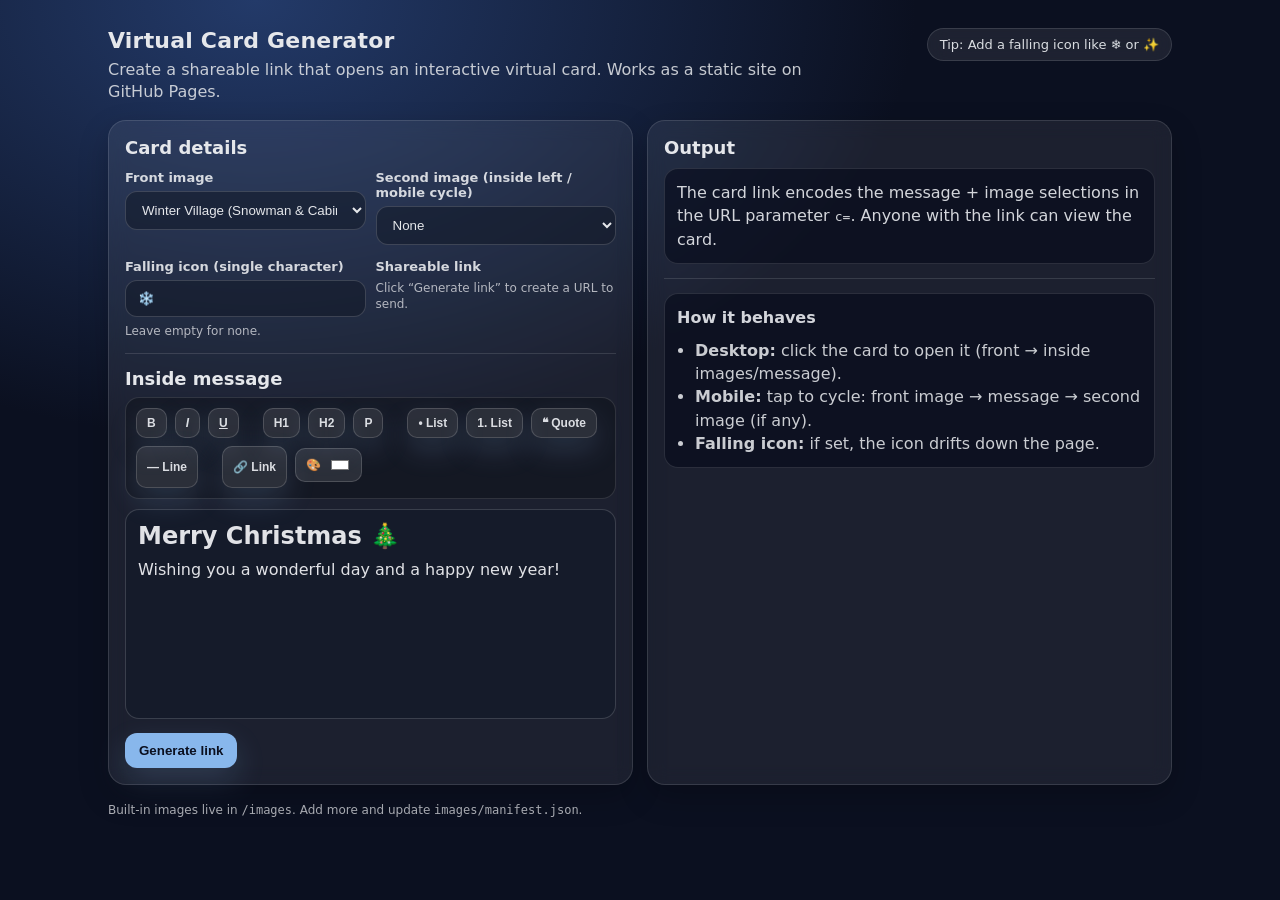
==== index.html @ 892ea49a "v1" ====
<!doctype html>
<html lang="en">
<head>
  <meta charset="utf-8" />
  <meta name="viewport" content="width=device-width, initial-scale=1" />
  <title>Virtual Card Generator</title>
  <link rel="stylesheet" href="assets/styles.css" />
</head>
<body>
  <div class="wrap">
    <div class="header">
      <div class="brand">
        <h1>Virtual Card Generator</h1>
        <p>Create a shareable link that opens an interactive virtual card. Works as a static site on GitHub Pages.</p>
      </div>
      <div class="pill">Tip: Add a falling icon like ❄️ or ✨</div>
    </div>

    <div class="grid">
      <div class="panel card">
        <h2 style="margin:0 0 10px; font-size:18px;">Card details</h2>

        <div class="row cols2">
          <div>
            <label for="frontSelect">Front image</label>
            <select id="frontSelect"></select>
            <div id="frontUrlWrap" class="hidden" style="margin-top:10px;">
              <label for="frontUrl">Front image URL</label>
              <input id="frontUrl" type="url" placeholder="https://example.com/image.jpg" />
              <div class="small">Must be a direct image link (png/jpg/gif/webp/svg).</div>
            </div>
          </div>

          <div>
            <label for="secondSelect">Second image (inside left / mobile cycle)</label>
            <select id="secondSelect"></select>
            <div id="secondUrlWrap" class="hidden" style="margin-top:10px;">
              <label for="secondUrl">Second image URL</label>
              <input id="secondUrl" type="url" placeholder="https://example.com/image.jpg" />
              <div class="small">Optional; must be a direct image link.</div>
            </div>
          </div>
        </div>

        <div class="row cols2" style="margin-top: 2px;">
          <div>
            <label for="iconInput">Falling icon (single character)</label>
            <input id="iconInput" type="text" inputmode="text" maxlength="4" placeholder="❄️" />
            <div class="small">Leave empty for none.</div>
          </div>
          <div>
            <label>Shareable link</label>
            <div class="small">Click “Generate link” to create a URL to send.</div>
          </div>
        </div>

        <hr class="sep" />

        <h2 style="margin:0 0 8px; font-size:18px;">Inside message</h2>
        <div class="toolbar" aria-label="Editor toolbar">
          <button class="toolbtn" id="boldBtn" type="button"><b>B</b></button>
          <button class="toolbtn" id="italicBtn" type="button"><i>I</i></button>
          <button class="toolbtn" id="underlineBtn" type="button"><u>U</u></button>
          <span style="width:8px;"></span>
          <button class="toolbtn" id="h1Btn" type="button">H1</button>
          <button class="toolbtn" id="h2Btn" type="button">H2</button>
          <button class="toolbtn" id="pBtn" type="button">P</button>
          <span style="width:8px;"></span>
          <button class="toolbtn" id="ulBtn" type="button">• List</button>
          <button class="toolbtn" id="olBtn" type="button">1. List</button>
          <button class="toolbtn" id="quoteBtn" type="button">❝ Quote</button>
          <button class="toolbtn" id="hrBtn" type="button">— Line</button>
          <span style="width:8px;"></span>
          <button class="toolbtn" id="linkBtn" type="button">🔗 Link</button>
          <label class="toolbtn" style="display:inline-flex; align-items:center; gap:8px;" title="Text color">
            🎨 <input id="colorInput" type="color" value="#ffffff" />
          </label>
        </div>

        <div id="editor" class="editor" contenteditable="true" aria-label="Message editor"></div>

        <div class="btnrow" style="margin-top: 14px;">
          <button id="generateBtn" type="button">Generate link</button>
        </div>

        <div id="errWrap" class="notice hidden" style="margin-top: 12px;">
          <b>Couldn’t generate</b>
          <div id="errText" style="margin-top:6px;"></div>
        </div>
      </div>

      <div class="panel card">
        <h2 style="margin:0 0 10px; font-size:18px;">Output</h2>
        <div class="notice">
          The card link encodes the message + image selections in the URL parameter <code>c=</code>.
          Anyone with the link can view the card.
        </div>

        <div id="outWrap" class="hidden" style="margin-top: 12px;">
          <div class="small" style="margin: 0 0 6px;">Your link:</div>
          <div class="codebox" id="outUrl" style="user-select: all;"></div>

          <div class="btnrow" style="margin-top: 12px;">
            <button class="secondary" id="copyBtn" type="button">Copy link</button>
            <button class="secondary" id="openBtn" type="button">Open card</button>
          </div>

          <div class="small" style="margin-top: 10px;">
            If you update the site URL (different repo name/domain), just regenerate the link on that site.
          </div>
        </div>

        <hr class="sep" />

        <div class="notice">
          <b>How it behaves</b>
          <ul style="margin:10px 0 0; padding-left: 18px; color: rgba(229,231,235,.88); line-height:1.45;">
            <li><b>Desktop:</b> click the card to open it (front → inside images/message).</li>
            <li><b>Mobile:</b> tap to cycle: front image → message → second image (if any).</li>
            <li><b>Falling icon:</b> if set, the icon drifts down the page.</li>
          </ul>
        </div>
      </div>
    </div>

    <div style="margin-top: 18px; color: rgba(229,231,235,.75); font-size: 12px;">
      Built-in images live in <code>/images</code>. Add more and update <code>images/manifest.json</code>.
    </div>
  </div>

  <script src="assets/common.js"></script>
  <script src="assets/generator.js"></script>
</body>
</html>
---- assets/styles.css ----
/* Shared styling */
:root{
  --bg1:#0b1020;
  --bg2:#1d2b4a;
  --card:#ffffff;
  --ink:#0f172a;
  --muted:#64748b;
  --shadow: 0 20px 60px rgba(0,0,0,.35);
  --radius: 18px;
}

*{box-sizing:border-box}
html,body{height:100%}
body{
  margin:0;
  font-family: system-ui, -apple-system, Segoe UI, Roboto, Ubuntu, Cantarell, Noto Sans, Helvetica, Arial, "Apple Color Emoji", "Segoe UI Emoji";
  color:#e5e7eb;
  background: radial-gradient(1200px 800px at 20% 0%, #233a69 0%, var(--bg1) 55%),
              radial-gradient(800px 800px at 80% 40%, #4a1d4a 0%, rgba(74,29,74,0) 60%),
              linear-gradient(180deg, var(--bg1), var(--bg2));
  overflow-x:hidden;
}

a{color:#93c5fd}
a:hover{color:#bfdbfe}

.wrap{
  max-width: 1100px;
  margin: 0 auto;
  padding: 28px 18px 50px;
}

.header{
  display:flex;
  gap:16px;
  align-items:flex-start;
  justify-content:space-between;
  flex-wrap:wrap;
  margin-bottom: 18px;
}

.brand{
  display:flex;
  flex-direction:column;
  gap:6px;
}
.brand h1{
  margin:0;
  font-size: 22px;
  letter-spacing:.2px;
}
.brand p{
  margin:0;
  color: rgba(229,231,235,.85);
  max-width: 70ch;
  line-height:1.35;
}

.pill{
  display:inline-flex;
  gap:8px;
  align-items:center;
  padding: 8px 12px;
  border-radius: 999px;
  background: rgba(255,255,255,.08);
  border: 1px solid rgba(255,255,255,.12);
  backdrop-filter: blur(10px);
  color: rgba(229,231,235,.95);
  font-size: 13px;
}

.panel{
  background: rgba(255,255,255,.07);
  border: 1px solid rgba(255,255,255,.12);
  border-radius: var(--radius);
  box-shadow: 0 12px 30px rgba(0,0,0,.22);
  backdrop-filter: blur(10px);
}

.grid{
  display:grid;
  gap:14px;
}
@media (min-width: 980px){
  .grid{grid-template-columns: 1fr 1fr;}
}

.card{
  padding: 16px;
}

.row{
  display:grid;
  grid-template-columns: 1fr;
  gap:10px;
  margin-bottom: 12px;
}
@media (min-width: 520px){
  .row.cols2{grid-template-columns: 1fr 1fr;}
}

label{
  display:block;
  font-weight: 600;
  font-size: 13px;
  margin: 2px 0 6px;
  color: rgba(229,231,235,.92);
}

select, input[type="text"], input[type="url"]{
  width:100%;
  padding: 10px 12px;
  border-radius: 12px;
  border: 1px solid rgba(255,255,255,.16);
  background: rgba(17,24,39,.55);
  color: #e5e7eb;
  outline: none;
}
select:focus, input:focus{
  border-color: rgba(147,197,253,.55);
  box-shadow: 0 0 0 4px rgba(147,197,253,.15);
}

.small{
  font-size: 12px;
  color: rgba(229,231,235,.75);
  margin-top:6px;
  line-height:1.35;
}

hr.sep{
  border: none;
  border-top: 1px solid rgba(255,255,255,.12);
  margin: 14px 0;
}

.btnrow{
  display:flex;
  gap:10px;
  flex-wrap:wrap;
  align-items:center;
}

button{
  border: 0;
  border-radius: 12px;
  padding: 10px 14px;
  font-weight: 700;
  cursor: pointer;
  background: rgba(147,197,253,.92);
  color: #0b1020;
  box-shadow: 0 12px 30px rgba(147,197,253,.16);
}
button.secondary{
  background: rgba(255,255,255,.12);
  color: #e5e7eb;
  border: 1px solid rgba(255,255,255,.18);
  box-shadow: none;
}
button:active{transform: translateY(1px)}

.notice{
  padding: 12px 12px;
  border-radius: 14px;
  background: rgba(2,6,23,.55);
  border: 1px solid rgba(255,255,255,.12);
  color: rgba(229,231,235,.92);
  line-height:1.45;
}

.codebox{
  font-family: ui-monospace, SFMono-Regular, Menlo, Monaco, Consolas, "Liberation Mono", "Courier New", monospace;
  font-size: 12px;
  padding: 10px 12px;
  border-radius: 12px;
  background: rgba(0,0,0,.35);
  border: 1px solid rgba(255,255,255,.14);
  overflow:auto;
  white-space: nowrap;
}

/* WYSIWYG */
.toolbar{
  display:flex;
  flex-wrap:wrap;
  gap:8px;
  padding: 10px;
  border-radius: 14px;
  background: rgba(0,0,0,.25);
  border: 1px solid rgba(255,255,255,.12);
}
.toolbtn{
  padding: 7px 10px;
  border-radius: 10px;
  background: rgba(255,255,255,.10);
  border: 1px solid rgba(255,255,255,.16);
  color: rgba(229,231,235,.95);
  font-weight: 700;
  font-size: 12px;
  cursor:pointer;
}
.toolbtn:active{transform: translateY(1px)}
.toolbtn input[type="color"]{width:22px;height:18px;border:0;padding:0;background:transparent;vertical-align:middle}

.editor{
  margin-top: 10px;
  min-height: 210px;
  padding: 12px 12px;
  border-radius: 14px;
  background: rgba(17,24,39,.55);
  border: 1px solid rgba(255,255,255,.16);
  outline: none;
  color: rgba(229,231,235,.98);
}
.editor:focus{
  border-color: rgba(147,197,253,.55);
  box-shadow: 0 0 0 4px rgba(147,197,253,.15);
}
.editor :where(p,ul,ol){margin: 0 0 10px}
.editor :where(h1,h2,h3){margin: 0 0 10px}
.editor :where(a){color:#93c5fd}
.editor :where(blockquote){
  margin: 0 0 10px;
  padding-left: 10px;
  border-left: 3px solid rgba(147,197,253,.55);
  color: rgba(229,231,235,.88);
}

/* Card page */
.stage{
  min-height: 100vh;
  display:flex;
  align-items:center;
  justify-content:center;
  padding: 22px 14px;
}

.card404{
  width:min(860px, 92vw);
  border-radius: 22px;
  overflow:hidden;
  background: rgba(255,255,255,.08);
  border: 1px solid rgba(255,255,255,.14);
  backdrop-filter: blur(10px);
  box-shadow: var(--shadow);
}
.card404 .top{
  padding: 18px 18px 6px;
}
.card404 h2{margin:0;font-size:22px}
.card404 p{margin:10px 0 0; color: rgba(229,231,235,.85); line-height:1.45}
.card404 .actions{padding: 14px 18px 18px; display:flex; gap:10px; flex-wrap:wrap}

.viewerWrap{
  position:relative;
  width: 100%;
  min-height: 100vh;
  overflow:hidden;
  display:flex;
  align-items:center;
  justify-content:center;
  padding: 18px;
}

.hidden{display:none !important}

/* Desktop openable card */
.desk{
  width: min(980px, 92vw);
  height: min(620px, 80vh);
  perspective: 1600px;
  position:relative;
}
.desk .hinge{
  width:100%;
  height:100%;
  position:relative;
  transform-style: preserve-3d;
}
.desk .cover, .desk .inside{
  position:absolute;
  inset:0;
  border-radius: 20px;
  overflow:hidden;
  box-shadow: var(--shadow);
  border: 1px solid rgba(255,255,255,.14);
  background: rgba(255,255,255,.08);
  backdrop-filter: blur(10px);
}
.desk .cover{
  transform-origin: left center;
  transform: rotateY(0deg);
  transition: transform 900ms cubic-bezier(.2,.8,.2,1);
  cursor:pointer;
  z-index: 5;
}
.desk.open .cover{
  transform: rotateY(-165deg);
}
.desk .cover img{
  width:100%;
  height:100%;
  object-fit: cover;
  display:block;
}

.desk .inside{
  display:grid;
  grid-template-columns: 1fr 1fr;
  background: rgba(255,255,255,.10);
}
.inside .left, .inside .right{
  position:relative;
  overflow:hidden;
}
.inside .left{
  border-right: 1px solid rgba(255,255,255,.12);
}
.inside .left img{
  width:100%;
  height:100%;
  object-fit: cover;
  display:block;
  filter: saturate(1.05) contrast(1.02);
}
.inside .right{
  padding: 26px 26px;
  color: rgba(229,231,235,.98);
}
.message{
  width:100%;
  height:100%;
  overflow:auto;
  padding-right: 6px;
}
.message :where(p,ul,ol){margin: 0 0 12px; line-height:1.5}
.message :where(h1){font-size: 26px; margin: 0 0 12px}
.message :where(h2){font-size: 20px; margin: 0 0 10px}
.message :where(h3){font-size: 16px; margin: 0 0 10px}
.message :where(a){color:#93c5fd}
.message :where(blockquote){
  margin: 0 0 12px;
  padding-left: 12px;
  border-left: 3px solid rgba(147,197,253,.55);
  color: rgba(229,231,235,.88);
}
.message :where(code){
  font-family: ui-monospace, SFMono-Regular, Menlo, Monaco, Consolas, "Liberation Mono", "Courier New", monospace;
  background: rgba(0,0,0,.25);
  padding: 2px 5px;
  border-radius: 8px;
}

/* Mobile card */
.mobile{
  width: min(92vw, 520px);
  height: min(78vh, 720px);
  border-radius: 26px;
  overflow:hidden;
  box-shadow: var(--shadow);
  border: 1px solid rgba(255,255,255,.14);
  background: rgba(255,255,255,.08);
  backdrop-filter: blur(10px);
  cursor:pointer;
  position:relative;
  display:flex;
  align-items:stretch;
  justify-content:stretch;
}
.mobile .pane{
  width:100%;
  height:100%;
  display:flex;
  align-items:stretch;
  justify-content:stretch;
}
.mobile img{
  width:100%;
  height:100%;
  object-fit: cover;
  display:block;
}
.mobile .mobileMsg{
  padding: 20px 18px;
  overflow:auto;
  color: rgba(229,231,235,.98);
}
.mobile .hint{
  position:absolute;
  left: 12px;
  bottom: 12px;
  padding: 8px 10px;
  font-size: 12px;
  border-radius: 999px;
  background: rgba(0,0,0,.35);
  border: 1px solid rgba(255,255,255,.14);
  color: rgba(229,231,235,.92);
  backdrop-filter: blur(6px);
}

/* Falling icon overlay */
.fall-layer{
  pointer-events:none;
  position:fixed;
  inset:0;
  z-index: 999;
  overflow:hidden;
}
.fall{
  position:absolute;
  top:-10vh;
  left: var(--left);
  font-size: var(--size);
  opacity: var(--opacity);
  filter: drop-shadow(0 6px 10px rgba(0,0,0,.25));
  animation: fall var(--duration) linear infinite;
  animation-delay: var(--delay);
  transform: translateZ(0);
  user-select:none;
  will-change: transform;
}
@keyframes fall{
  0%{transform: translate3d(0,-10vh,0) rotate(0deg)}
  100%{transform: translate3d(0,110vh,0) rotate(360deg)}
}


/* Prevent page scrolling on viewer */
.viewerBody{overflow:hidden;}
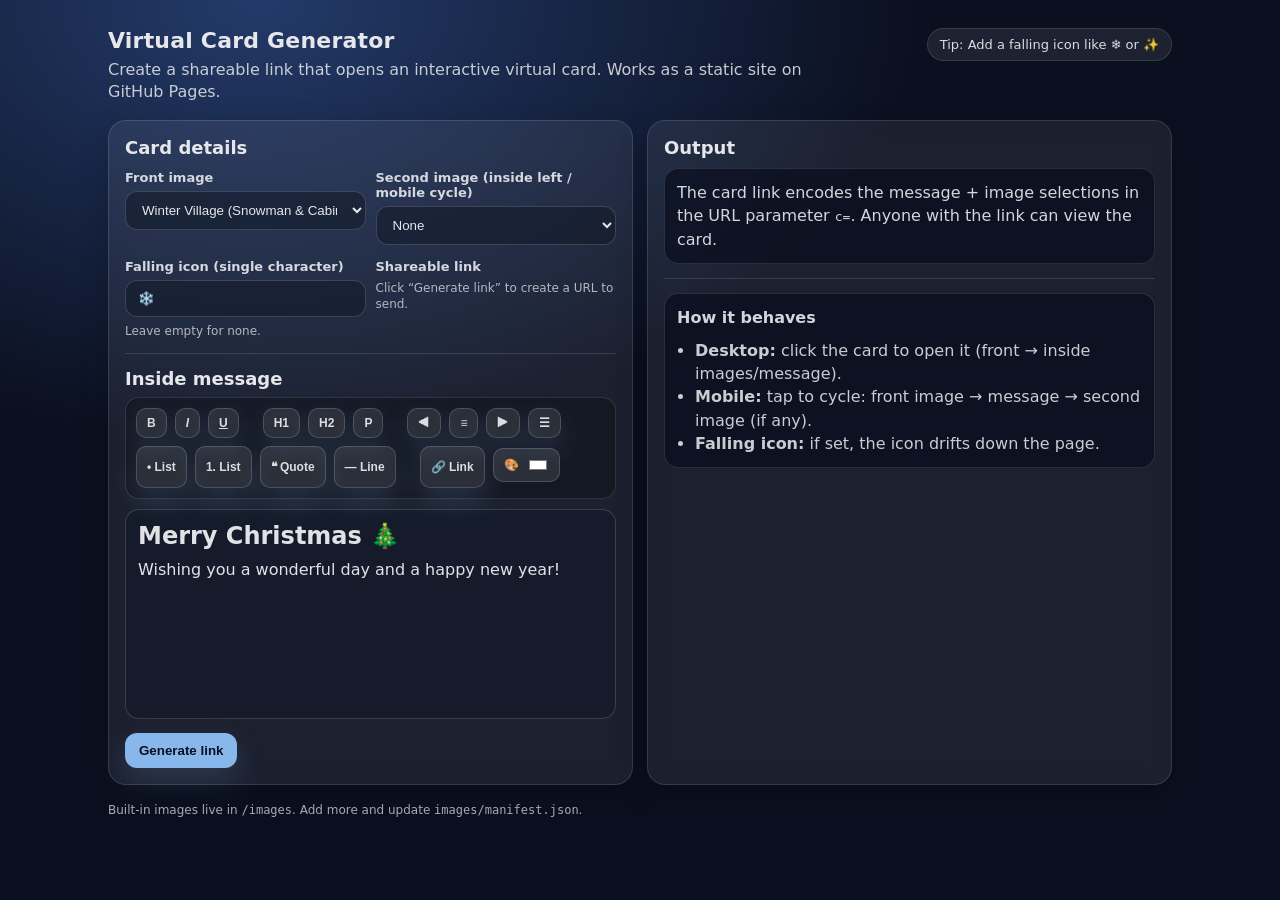
==== commit e451cd3e: "v5" ====
--- a/index.html
+++ b/index.html
@@ -66,6 +66,11 @@
           <button class="toolbtn" id="h2Btn" type="button">H2</button>
           <button class="toolbtn" id="pBtn" type="button">P</button>
           <span style="width:8px;"></span>
+          <button class="toolbtn" id="alignLeftBtn" type="button" title="Align left">⯇</button>
+          <button class="toolbtn" id="alignCenterBtn" type="button" title="Align center">≡</button>
+          <button class="toolbtn" id="alignRightBtn" type="button" title="Align right">⯈</button>
+          <button class="toolbtn" id="alignJustifyBtn" type="button" title="Justify">☰</button>
+          <span style="width:8px;"></span>
           <button class="toolbtn" id="ulBtn" type="button">• List</button>
           <button class="toolbtn" id="olBtn" type="button">1. List</button>
           <button class="toolbtn" id="quoteBtn" type="button">❝ Quote</button>
@@ -103,6 +108,7 @@
           <div class="btnrow" style="margin-top: 12px;">
             <button class="secondary" id="copyBtn" type="button">Copy link</button>
             <button class="secondary" id="openBtn" type="button">Open card</button>
+            <button class="secondary" id="waBtn" type="button">Share by WhatsApp</button>
           </div>
 
           <div class="small" style="margin-top: 10px;">
--- a/assets/styles.css
+++ b/assets/styles.css
@@ -266,73 +266,140 @@
 
 /* Desktop openable card */
 .desk{
-  width: min(980px, 92vw);
-  height: min(620px, 80vh);
-  perspective: 1600px;
+  /* Front cover is half the width of the open inside spread */
+  --panel-h: min(620px, 80vh);
+  --panel-w: min(480px, 46vw);
+  height: var(--panel-h);
+  perspective: 1800px;
   position:relative;
 }
-.desk .hinge{
-  width:100%;
-  height:100%;
-  position:relative;
-  transform-style: preserve-3d;
-}
-.desk .cover, .desk .inside{
-  position:absolute;
-  inset:0;
+
+.deskOuter{
+  height: 100%;
+  width: var(--panel-w);
+  overflow:hidden;
   border-radius: 20px;
-  overflow:hidden;
   box-shadow: var(--shadow);
   border: 1px solid rgba(255,255,255,.14);
   background: rgba(255,255,255,.08);
   backdrop-filter: blur(10px);
-}
-.desk .cover{
+  transition: width 900ms cubic-bezier(.2,.8,.2,1);
+}
+.desk.open .deskOuter{
+  width: calc(var(--panel-w) * 2);
+}
+
+.deskSpread{
+  position:relative;
+  width: calc(var(--panel-w) * 2);
+  height: 100%;
+  transform-style: preserve-3d;
+  /* When closed, shift so the cover (right panel) is centered in view */
+  transform: translateX(calc(var(--panel-w) * -1));
+  transition: transform 900ms cubic-bezier(.2,.8,.2,1);
+}
+
+.desk.open .deskSpread{
+  transform: translateX(0);
+}
+
+.deskPage{
+  position:absolute;
+  top:0;
+  left: var(--panel-w);
+  width: var(--panel-w);
+  height: 100%;
+  border-left: 1px solid rgba(255,255,255,.12);
+  background: rgba(255,255,255,.04);
+}
+
+.deskCover{
+  position:absolute;
+  top:0;
+  left: var(--panel-w);
+  width: var(--panel-w);
+  height: 100%;
+  transform-style: preserve-3d;
   transform-origin: left center;
   transform: rotateY(0deg);
   transition: transform 900ms cubic-bezier(.2,.8,.2,1);
   cursor:pointer;
-  z-index: 5;
-}
-.desk.open .cover{
-  transform: rotateY(-165deg);
-}
-.desk .cover img{
-  width:100%;
-  height:100%;
-  object-fit: cover;
-  display:block;
-}
-
-.desk .inside{
-  display:grid;
-  grid-template-columns: 1fr 1fr;
-  background: rgba(255,255,255,.10);
-}
-.inside .left, .inside .right{
-  position:relative;
+  z-index: 6;
+}
+.desk.open .deskCover{
+  transform: rotateY(-180deg);
+}
+
+.coverFace{
+  position:absolute;
+  inset:0;
+  backface-visibility:hidden;
   overflow:hidden;
 }
-.inside .left{
-  border-right: 1px solid rgba(255,255,255,.12);
-}
-.inside .left img{
+.coverFace img{
   width:100%;
   height:100%;
   object-fit: cover;
   display:block;
   filter: saturate(1.05) contrast(1.02);
 }
-.inside .right{
-  padding: 26px 26px;
-  color: rgba(229,231,235,.98);
-}
-.message{
+.coverBack{
+  transform: rotateY(180deg);
+  background: rgba(0,0,0,.15);
+}
+
+.backFallback{
+  position:absolute;
+  inset:0;
+  display:flex;
+  align-items:center;
+  justify-content:center;
+  padding: 18px;
+  text-align:center;
+  color: rgba(229,231,235,.92);
+  background:
+    radial-gradient(900px 600px at 20% 20%, rgba(147,197,253,.20), rgba(0,0,0,0) 60%),
+    radial-gradient(600px 600px at 80% 60%, rgba(244,114,182,.15), rgba(0,0,0,0) 60%),
+    rgba(0,0,0,.25);
+}
+.backFallbackInner{
+  padding: 14px 14px;
+  border-radius: 16px;
+  border: 1px solid rgba(255,255,255,.18);
+  background: rgba(0,0,0,.25);
+  backdrop-filter: blur(6px);
+}
+
+/* Center message content horizontally + vertically on its page */
+.msgFrame{
   width:100%;
   height:100%;
+  display:flex;
+  align-items:center;
+  justify-content:center;
+  padding: 26px;
+}
+.message{
+  width: min(600px, 100%);
+  margin: 0 auto;
+  max-height: 100%;
   overflow:auto;
   padding-right: 6px;
-}
+  /* Default alignment; per-line alignment is handled via classes like .align-center */
+  text-align:left;
+}
+
+/* Per-line text alignment (applied on block elements in the editor) */
+.message :where(.align-left){text-align:left;}
+.message :where(.align-center){text-align:center;}
+.message :where(.align-right){text-align:right;}
+.message :where(.align-justify){text-align:justify;}
+
+/* Make the editor preview match the viewer */
+.editor :where(.align-left){text-align:left;}
+.editor :where(.align-center){text-align:center;}
+.editor :where(.align-right){text-align:right;}
+.editor :where(.align-justify){text-align:justify;}
 .message :where(p,ul,ol){margin: 0 0 12px; line-height:1.5}
 .message :where(h1){font-size: 26px; margin: 0 0 12px}
 .message :where(h2){font-size: 20px; margin: 0 0 10px}
@@ -374,6 +441,12 @@
   align-items:stretch;
   justify-content:stretch;
 }
+
+/* Center message pane content (mobile) */
+#paneMsg{
+  align-items:center;
+  justify-content:center;
+}
 .mobile img{
   width:100%;
   height:100%;
@@ -382,8 +455,9 @@
 }
 .mobile .mobileMsg{
   padding: 20px 18px;
-  overflow:auto;
   color: rgba(229,231,235,.98);
+  max-width: 100%;
+  max-height: 100%;
 }
 .mobile .hint{
   position:absolute;
